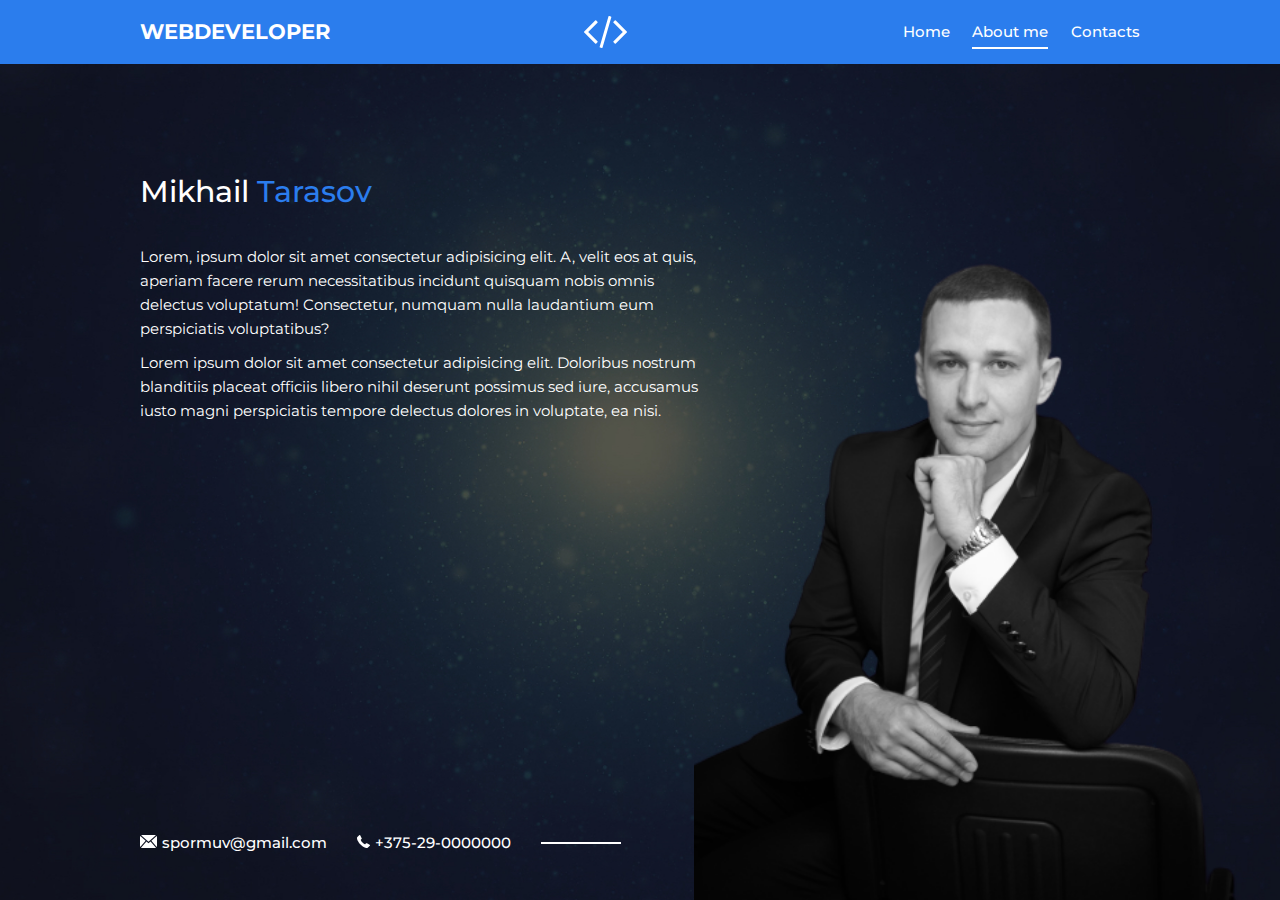
==== about.html @ ab328702 "feat: add page about" ====
<!DOCTYPE html>
<html lang="en">
  <head>
    <meta charset="UTF-8" />
    <meta http-equiv="X-UA-Compatible" content="IE=edge" />
    <meta name="viewport" content="width=device-width, initial-scale=1.0" />
    <title>Personal Folio</title>
    <link rel="preconnect" href="https://fonts.googleapis.com" />
    <link rel="preconnect" href="https://fonts.gstatic.com" crossorigin />
    <link
      href="https://fonts.googleapis.com/css2?family=Montserrat:wght@300;400;500;700&display=swap"
      rel="stylesheet"
    />
    <link rel="stylesheet" href="css/style.css" />
  </head>
  <body>
    <div class="page">
      <!--header-->
      <header class="header">
        <div class="container">
          <div class="header-inner">
            <div class="header-brand">WEBDEVELOPER</div>
            <div class="header-logo">
              <img src="img/code.svg" alt="" />
            </div>
            <nav class="header-nav">
              <a class="header-nav-link" href="index.html">Home</a>
              <a class="header-nav-link active" href="about.html">About me</a>
              <a class="header-nav-link" href="">Contacts</a>
            </nav>
          </div>
        </div>
      </header>
      <!--main-->
      <div class="container">
        <main class="content">
          <h1 class="title">Mikhail <span>Tarasov</span></h1>
          <div class="text">
            <p>
              Lorem, ipsum dolor sit amet consectetur adipisicing elit. A, velit
              eos at quis, aperiam facere rerum necessitatibus incidunt quisquam
              nobis omnis delectus voluptatum! Consectetur, numquam nulla
              laudantium eum perspiciatis voluptatibus?
            </p>
            <p>
              Lorem ipsum dolor sit amet consectetur adipisicing elit. Doloribus
              nostrum blanditiis placeat officiis libero nihil deserunt possimus
              sed iure, accusamus iusto magni perspiciatis tempore delectus
              dolores in voluptate, ea nisi.
            </p>
          </div>
        </main>
      </div>

      <!--footer-->
      <footer class="footer">
        <div class="container">
          <div class="contacts">
            <a class="contacts-link" href="mailto:spormuv@gmail.com"
              ><img
                class="contacts-icon"
                src="img/mail.svg"
                alt=""
              />spormuv@gmail.com</a
            >
            <a class="contacts-link" href="tel:+375290000000"
              ><img
                class="contacts-icon"
                src="img/tel.svg"
                alt=""
              />+375-29-0000000</a
            >
          </div>
        </div>
      </footer>

      <img class="author" src="img/me.png" alt="my photo" />
    </div>
    <!-- /.page-->
  </body>
</html>
---- css/style.css ----
html {
  font-size: 15px;
}

body {
  margin: 0;
  font-family: 'Montserrat', sans-serif;
  font-size: 1rem;
  line-height: 1.6;
}

*,
*::before,
*::after {
  box-sizing: border-box;
}

h1,
h2,
h3,
h4,
h5,
h6 {
  margin: 0;
}

p {
  margin: 0 0 10px;
}
.container {
  width: 100%;
  max-width: 1000px;
  margin: 0 auto;
}

/*page
=====================*/

.page {
  width: 100%;
  height: 100vh;
  position: relative;

  background: #000 url(../img/bg.jpg) center no-repeat;
  background-size: cover;
}

/*header
=====================*/

.header {
  padding: 1rem 0;
  margin-bottom: 110px;

  background: #2b7ded;
}

.header-inner {
  display: flex;
  justify-content: space-between;
  align-items: center;
}

.header-brand {
  font-size: 1.4rem;
  color: #fff;
  text-transform: uppercase;
  font-weight: 700;
}

.header-logo img {
  display: block;
}

.header-nav {
  display: flex;
}

.header-nav-link {
  margin-left: 1.5rem;

  color: #fff;
  font-size: 1rem;
  font-weight: 500;
  text-decoration: none;
  transition: color 0.2s linear;
}

.header-nav-link:hover {
  color: #c7d9f1;
}

.header-nav-link.active {
  position: relative;
}
.header-nav-link.active::after {
  content: '';
  width: 100%;
  height: 2px;

  background-color: #fff;

  position: absolute;
  left: 0;
  bottom: -5px;
}

/*content
=====================*/

.content {
  width: 565px;
}

.subtitle {
  font-size: 1.4rem;
  color: rgba(255, 255, 255, 0.6);
  font-weight: 300;
}

.title {
  margin-bottom: 35px;

  font-size: 2rem;
  color: #fff;
  font-weight: 500;
  line-height: 1.2;
}

.title span {
  color: #2b7ded;
}

.text {
  margin-bottom: 50px;

  font-size: 1rem;
  color: #fff;
}

/*button
=====================*/

.btn {
  display: inline-block;
  padding: 12px 35px;

  font-size: 1rem;
  line-height: 1.1;
  color: #fff;
  font-weight: 500;
  text-decoration: none;

  background-color: #2b7ded;
  border-radius: 5px;
  transition: background-color 0.2s linear;
}

.btn:hover {
  background-color: #1063d8;
}

/*author
=====================*/

.author {
  position: absolute;
  bottom: 0;
  right: 0;
  height: 90vh;
}

/*footer
=====================*/

.footer {
  width: 100%;

  position: absolute;
  bottom: 45px;
  left: 0;
}

/*contacts
=====================*/

.contacts {
  display: flex;
  align-items: center;
}

.contacts-link {
  margin-right: 2rem;

  font-size: 1rem;
  font-weight: 500;
  color: #fff;
  text-decoration: none;
}

.contacts-link:last-child {
  margin-right: 0;
  position: relative;
}

.contacts-link:last-child::after {
  content: '';
  display: block;
  width: 80px;
  height: 2px;
  margin-left: 2rem;

  background-color: #fff;
  pointer-events: none;

  position: absolute;
  left: 100%;
  top: 11px;
}

.contacts-link:hover {
  text-decoration: underline;
}

.contacts-icon {
  margin-right: 5px;
}
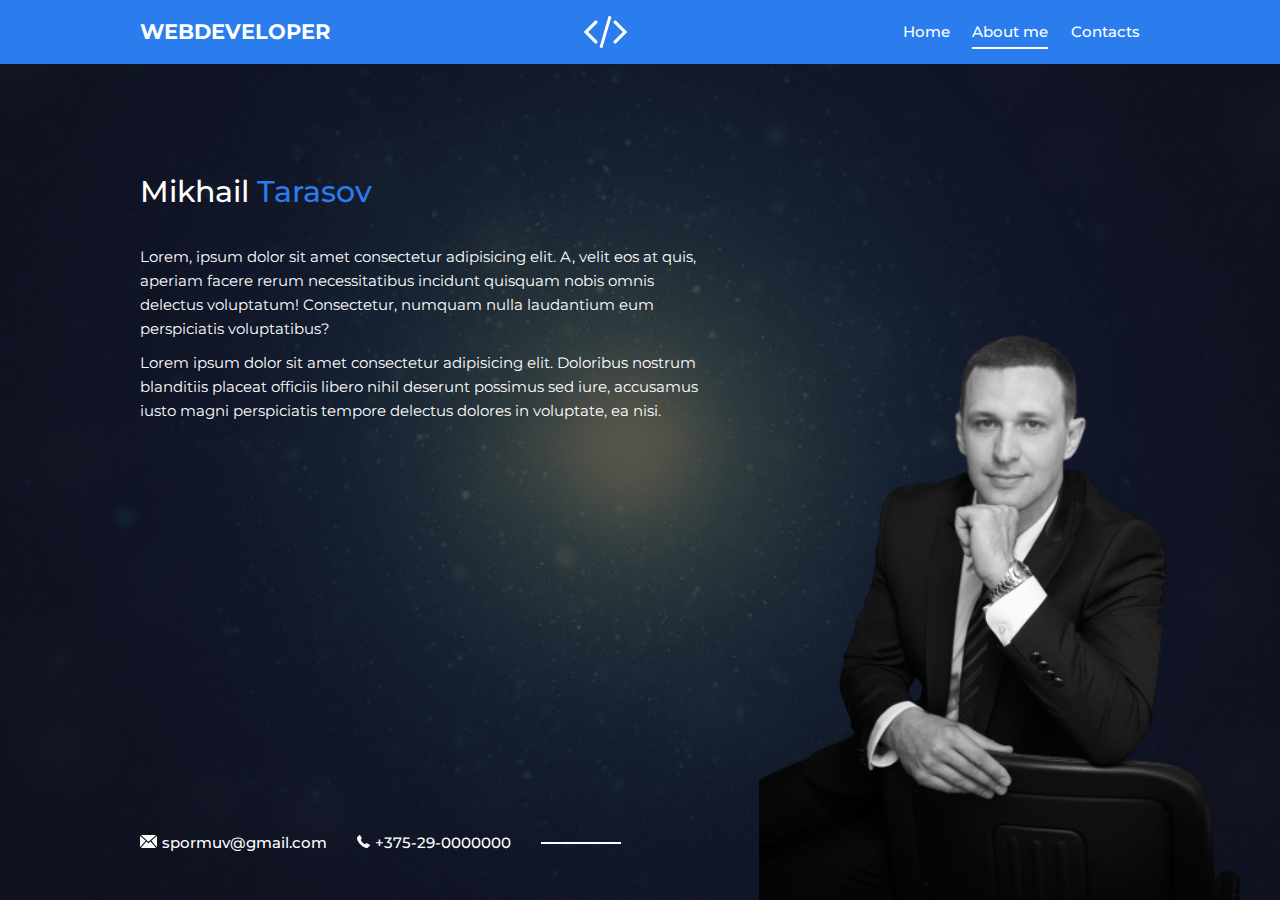
==== commit 688fc2e0: "feat: add form" ====
--- a/about.html
+++ b/about.html
@@ -26,7 +26,7 @@
             <nav class="header-nav">
               <a class="header-nav-link" href="index.html">Home</a>
               <a class="header-nav-link active" href="about.html">About me</a>
-              <a class="header-nav-link" href="">Contacts</a>
+              <a class="header-nav-link" href="contacts.html">Contacts</a>
             </nav>
           </div>
         </div>
@@ -34,7 +34,9 @@
       <!--main-->
       <div class="container">
         <main class="content">
-          <h1 class="title">Mikhail <span>Tarasov</span></h1>
+          <div class="content-header">
+            <h1 class="title">Mikhail <span>Tarasov</span></h1>
+          </div>
           <div class="text">
             <p>
               Lorem, ipsum dolor sit amet consectetur adipisicing elit. A, velit
--- a/css/style.css
+++ b/css/style.css
@@ -112,6 +112,10 @@
   width: 565px;
 }
 
+.content-header {
+  margin-bottom: 35px;
+}
+
 .subtitle {
   font-size: 1.4rem;
   color: rgba(255, 255, 255, 0.6);
@@ -119,8 +123,7 @@
 }
 
 .title {
-  margin-bottom: 35px;
-
+  margin-bottom: 10px;
   font-size: 2rem;
   color: #fff;
   font-weight: 500;
@@ -146,20 +149,28 @@
   padding: 12px 35px;
 
   font-size: 1rem;
+  font-family: inherit;
   line-height: 1.1;
   color: #fff;
   font-weight: 500;
   text-decoration: none;
 
+  border: 0;
   background-color: #2b7ded;
   border-radius: 5px;
   transition: background-color 0.2s linear;
+  cursor: pointer;
 }
 
 .btn:hover {
   background-color: #1063d8;
 }
 
+.btn-full {
+  display: block;
+  width: 100%;
+}
+
 /*author
 =====================*/
 
@@ -167,7 +178,7 @@
   position: absolute;
   bottom: 0;
   right: 0;
-  height: 90vh;
+  height: 80vh;
 }
 
 /*footer
@@ -225,3 +236,40 @@
 .contacts-icon {
   margin-right: 5px;
 }
+
+/*form
+=====================*/
+
+.form {
+  width: 100%;
+  max-width: 280px;
+}
+
+.form-group {
+  margin-bottom: 20px;
+}
+
+.input,
+.textarea {
+  display: block;
+  width: 100%;
+  padding: 12px 18px;
+
+  font-family: inherit;
+  font-size: 1rem;
+  color: #fff;
+
+  border: 0;
+  background-color: rgba(255, 255, 255, 0.1);
+  border-radius: 5px;
+}
+
+.textarea {
+  height: 100px;
+  resize: none;
+}
+
+.input::placeholder,
+.textarea::placeholder {
+  color: #fff;
+}
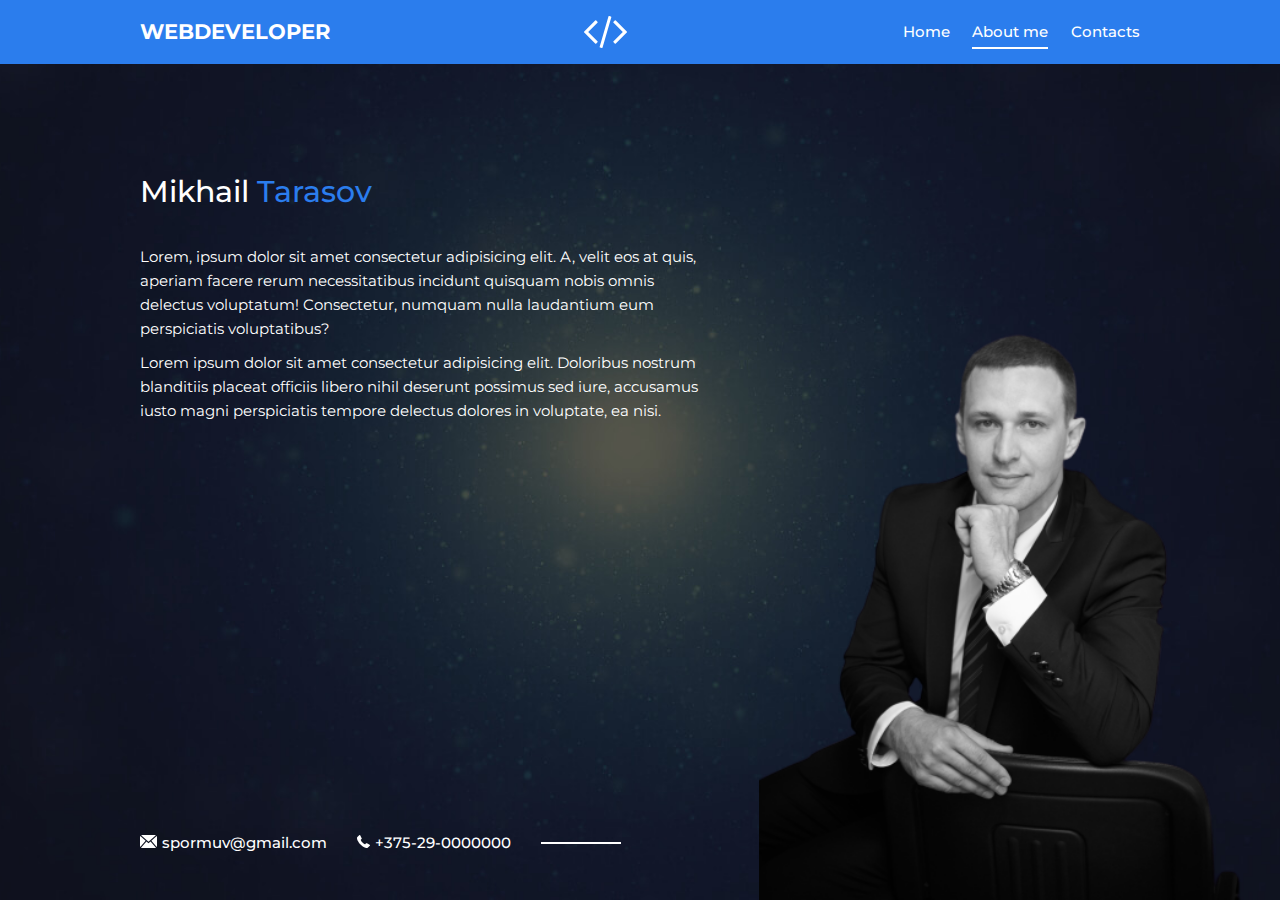
==== commit f89b3c07: "feat: implement adaptability" ====
--- a/about.html
+++ b/about.html
@@ -12,6 +12,7 @@
       rel="stylesheet"
     />
     <link rel="stylesheet" href="css/style.css" />
+    <link rel="shortcut icon" href="img/favicon.png" type="image/x-icon" />
   </head>
   <body>
     <div class="page">
--- a/css/style.css
+++ b/css/style.css
@@ -29,8 +29,9 @@
 }
 .container {
   width: 100%;
-  max-width: 1000px;
+  max-width: 1030px;
   margin: 0 auto;
+  padding: 0 1rem;
 }
 
 /*page
@@ -39,10 +40,13 @@
 .page {
   width: 100%;
   height: 100vh;
+  min-height: 770px;
   position: relative;
 
   background: #000 url(../img/bg.jpg) center no-repeat;
   background-size: cover;
+
+  overflow: hidden;
 }
 
 /*header
@@ -109,7 +113,9 @@
 =====================*/
 
 .content {
-  width: 565px;
+  height: 100%;
+  width: 100%;
+  max-width: 565px;
 }
 
 .content-header {
@@ -178,7 +184,7 @@
   position: absolute;
   bottom: 0;
   right: 0;
-  height: 80vh;
+  height: 80%;
 }
 
 /*footer
@@ -273,3 +279,78 @@
 .textarea::placeholder {
   color: #fff;
 }
+
+/*media
+=====================*/
+
+@media (max-width: 1000px) {
+  .author {
+    right: -170px;
+  }
+}
+
+@media (max-width: 767px) {
+  .page {
+    min-height: 100vh;
+    height: auto;
+    padding-bottom: 2rem;
+  }
+  .header {
+    margin-bottom: 50px;
+  }
+  .header-logo {
+    display: none;
+  }
+  .header-brand {
+    font-size: 1.2rem;
+  }
+
+  .content {
+    max-width: none;
+    margin-bottom: 50px;
+    text-align: center;
+  }
+
+  .form {
+    margin: 0 auto;
+  }
+
+  .footer {
+    position: static;
+  }
+
+  .contacts {
+    flex-direction: column;
+  }
+  .contacts-link {
+    margin-right: 0;
+    margin-bottom: 0.5rem;
+  }
+  .contacts-link:last-child {
+    margin-bottom: 0;
+  }
+  .contacts-link:last-child::after {
+    display: none;
+  }
+  .author {
+    display: none;
+  }
+}
+
+@media (max-width: 565px) {
+  .header-inner {
+    flex-direction: column;
+  }
+  .header-brand {
+    margin-bottom: 1rem;
+  }
+}
+
+@media (max-width: 320px) {
+  .title {
+    font-size: 1.6rem;
+  }
+  .subtitle {
+    font-size: 1.2rem;
+  }
+}
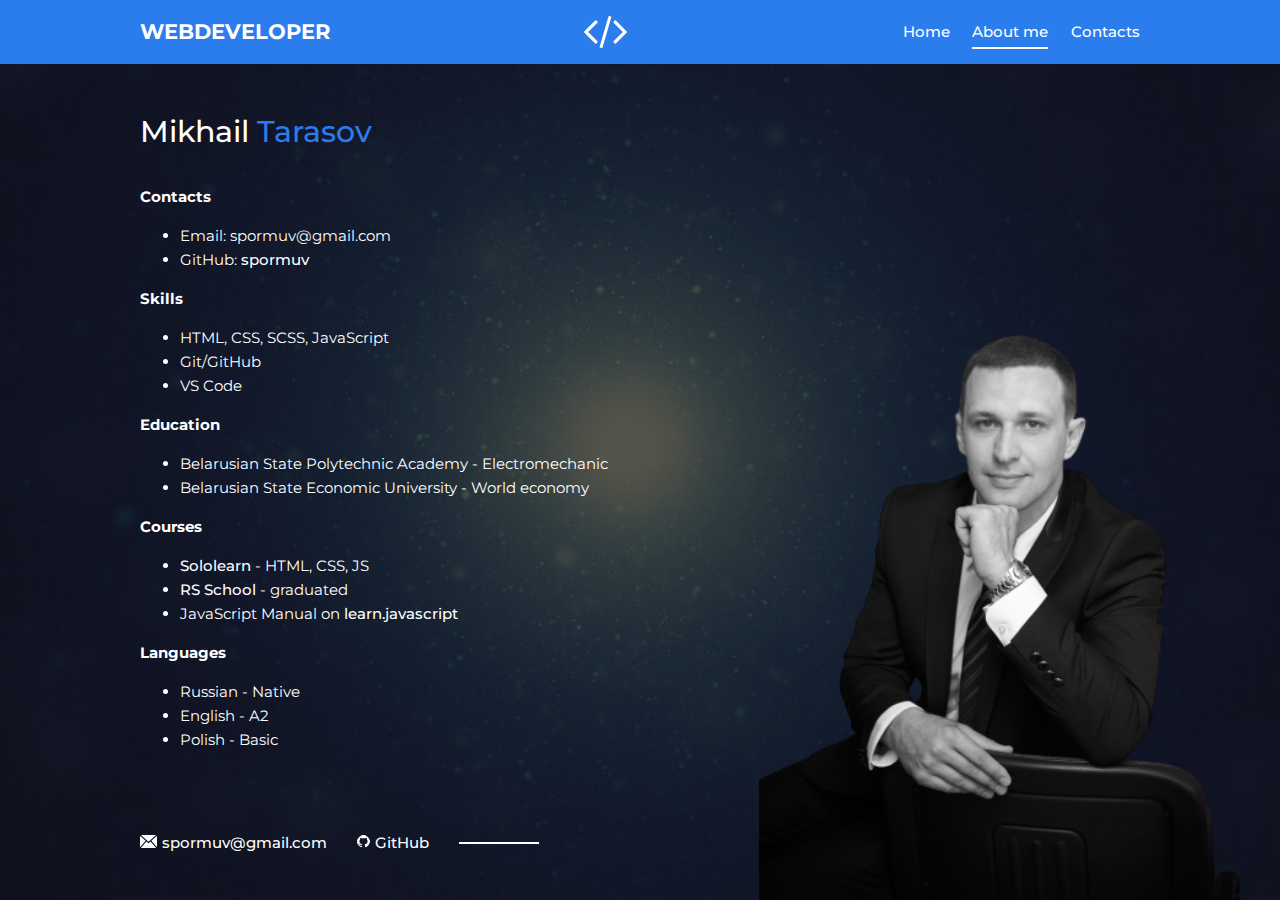
==== commit 0cfa7415: "fix: change personal info" ====
--- a/about.html
+++ b/about.html
@@ -39,18 +39,70 @@
             <h1 class="title">Mikhail <span>Tarasov</span></h1>
           </div>
           <div class="text">
-            <p>
-              Lorem, ipsum dolor sit amet consectetur adipisicing elit. A, velit
-              eos at quis, aperiam facere rerum necessitatibus incidunt quisquam
-              nobis omnis delectus voluptatum! Consectetur, numquam nulla
-              laudantium eum perspiciatis voluptatibus?
-            </p>
-            <p>
-              Lorem ipsum dolor sit amet consectetur adipisicing elit. Doloribus
-              nostrum blanditiis placeat officiis libero nihil deserunt possimus
-              sed iure, accusamus iusto magni perspiciatis tempore delectus
-              dolores in voluptate, ea nisi.
-            </p>
+            <h4 class="content-title">Contacts</h4>
+            <ul class="list">
+              <li>Email: spormuv@gmail.com</li>
+              <li>
+                GitHub:
+                <a
+                  class="content-link"
+                  href="https://github.com/spormuv"
+                  target="_blank"
+                  >spormuv</a
+                >
+              </li>
+            </ul>
+
+            <h4 class="content-title">Skills</h4>
+            <ul class="list">
+              <li>HTML, CSS, SCSS, JavaScript</li>
+              <li>Git/GitHub</li>
+              <li>VS Code</li>
+            </ul>
+
+            <h4 class="content-title">Education</h4>
+            <ul class="list">
+              <li>Belarusian State Polytechnic Academy - Electromechanic</li>
+              <li>Belarusian State Economic University - World economy</li>
+            </ul>
+
+            <h4 class="content-title">Courses</h4>
+            <ul class="list">
+              <li>
+                <a
+                  class="content-link"
+                  href="https://www.sololearn.com"
+                  target="_blank"
+                  >Sololearn</a
+                >
+                - HTML, CSS, JS
+              </li>
+              <li>
+                <a
+                  class="content-link"
+                  href="https://rs.school/js-stage0/"
+                  target="_blank"
+                  >RS School</a
+                >
+                - graduated
+              </li>
+              <li>
+                JavaScript Manual on
+                <a
+                  class="content-link"
+                  href="https://learn.javascript.ru"
+                  target="_blank"
+                  >learn.javascript</a
+                >
+              </li>
+            </ul>
+
+            <h4 class="content-title">Languages</h4>
+            <ul class="list">
+              <li>Russian - Native</li>
+              <li>English - A2</li>
+              <li>Polish - Basic</li>
+            </ul>
           </div>
         </main>
       </div>
@@ -66,12 +118,15 @@
                 alt=""
               />spormuv@gmail.com</a
             >
-            <a class="contacts-link" href="tel:+375290000000"
+            <a
+              class="contacts-link"
+              href="https://github.com/spormuv"
+              target="_blank"
               ><img
                 class="contacts-icon"
-                src="img/tel.svg"
+                src="img/github.png"
                 alt=""
-              />+375-29-0000000</a
+              />GitHub</a
             >
           </div>
         </div>
--- a/css/style.css
+++ b/css/style.css
@@ -40,7 +40,7 @@
 .page {
   width: 100%;
   height: 100vh;
-  min-height: 770px;
+  min-height: 840px;
   position: relative;
 
   background: #000 url(../img/bg.jpg) center no-repeat;
@@ -54,7 +54,7 @@
 
 .header {
   padding: 1rem 0;
-  margin-bottom: 110px;
+  margin-bottom: 50px;
 
   background: #2b7ded;
 }
@@ -116,6 +116,17 @@
   height: 100%;
   width: 100%;
   max-width: 565px;
+}
+
+.content-link {
+  color: #fff;
+  font-size: 1rem;
+  font-weight: 500;
+  text-decoration: none;
+}
+
+.content-link:hover {
+  text-decoration: underline;
 }
 
 .content-header {
@@ -289,7 +300,14 @@
   }
 }
 
-@media (max-width: 767px) {
+@media (max-width: 768px) {
+  .list {
+    list-style: none;
+    padding: 0;
+  }
+  .content-title {
+    text-decoration: underline;
+  }
   .page {
     min-height: 100vh;
     height: auto;
